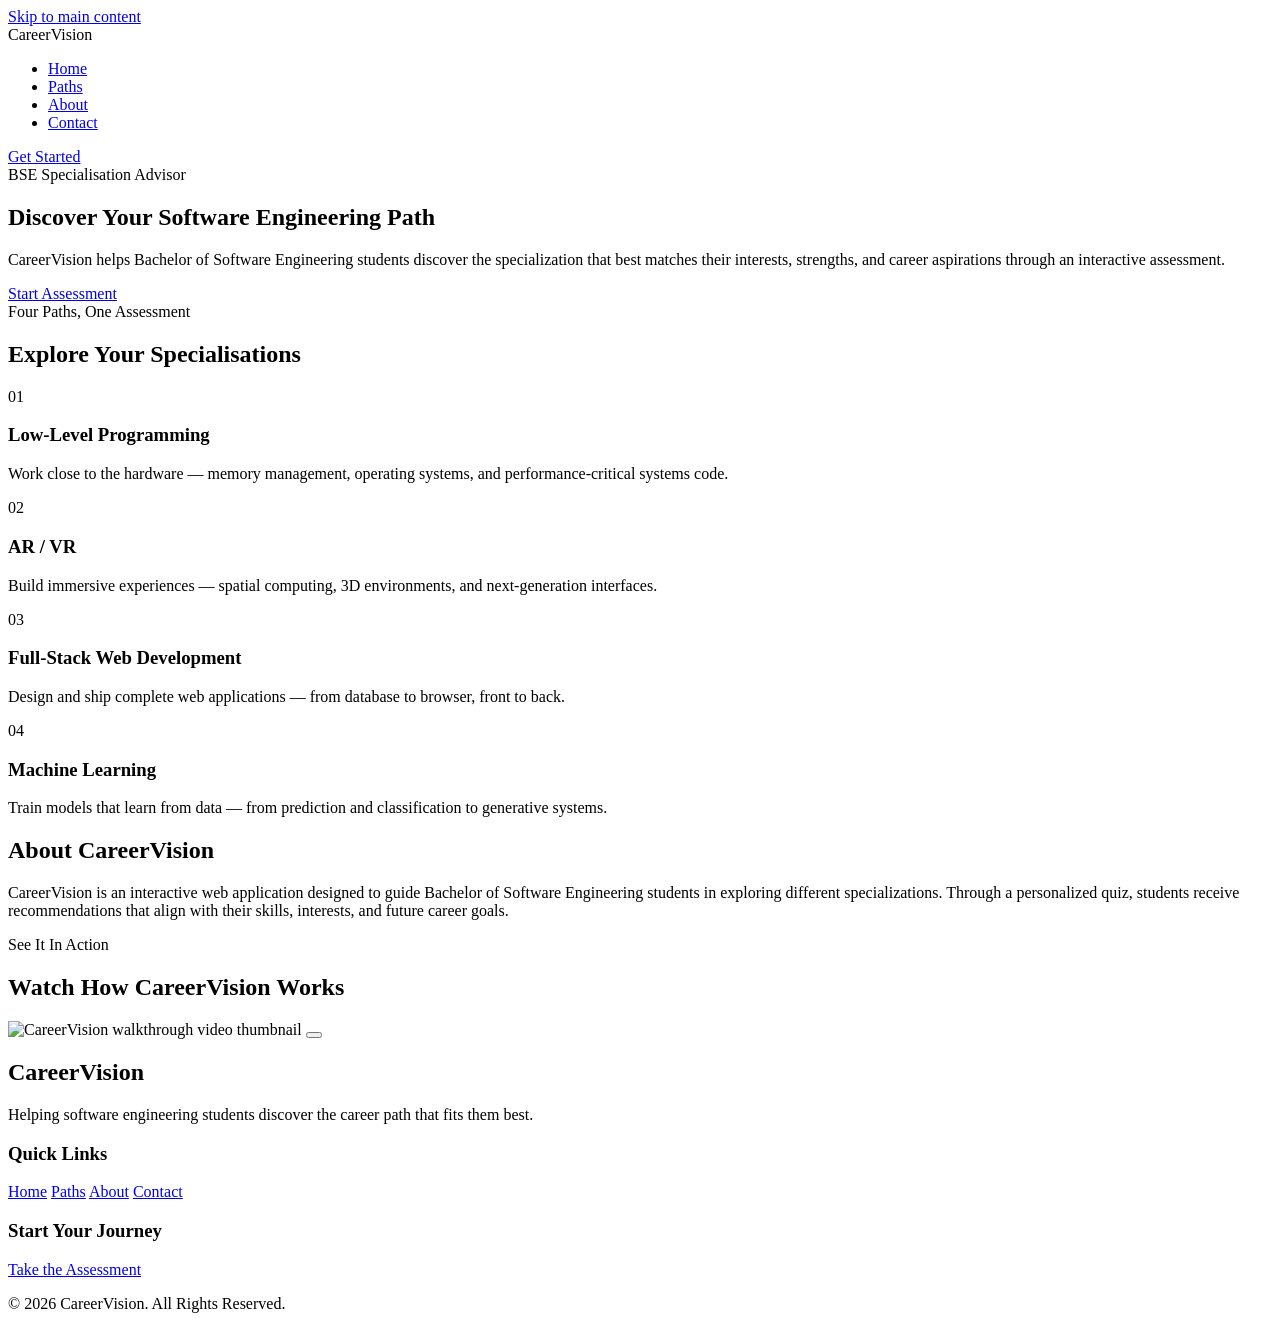
==== index.html @ 37dbf302 "Initial CareerVision project" ====
<!DOCTYPE html>
<html lang="en">

<head>

    <meta charset="UTF-8">
    <meta name="viewport" content="width=device-width, initial-scale=1.0">
    <meta name="description" content="CareerVision helps Bachelor of Software Engineering students discover the right specialization through an interactive assessment.">

    <!-- Google Fonts: Quicksand (headings), Inter (body), JetBrains Mono (labels) -->
    <link rel="preconnect" href="https://fonts.googleapis.com">
    <link rel="preconnect" href="https://fonts.gstatic.com" crossorigin>
    <link href="https://fonts.googleapis.com/css2?family=Quicksand:wght@500;700&family=Inter:wght@400;500;600&family=JetBrains+Mono:wght@500&display=swap" rel="stylesheet">

    <!-- Phosphor Icons -->
    <link
        rel="stylesheet"
        type="text/css"
        href="https://cdn.jsdelivr.net/npm/@phosphor-icons/web@2.1.1/src/regular/style.css"
    >

    <!-- CSS Files -->
    <link href="css/variables.css" rel="stylesheet">
    <link href="css/home.css" rel="stylesheet">
    <link href="css/bg-hover.css" rel="stylesheet">

    <title>CareerVision | Discover Your Software Engineering Path</title>

</head>

<body>

    <!-- Skip link: lets keyboard/screen-reader users jump past the nav -->
    <a href="#main-content" class="skip-link">Skip to main content</a>

    <!-- Header -->
    <header class="navbar">

        <div class="logo">
            CareerVision
        </div>

        <nav aria-label="Main navigation">

            <ul>
                <li><a href="#hero" data-bg="Images/nav-home.jpg">Home</a></li>
                <li><a href="#features" data-bg="Images/nav-paths.jpg">Paths</a></li>
                <li><a href="#about" data-bg="Images/nav-about.jpg">About</a></li>
                <li><a href="contact.html" data-bg="Images/nav-contact.jpg">Contact</a></li>
            </ul>

        </nav>

        <a href="register.html" class="cta-button">
            Get Started
        </a>

    </header>


    <main id="main-content">

        <!-- Hero Section -->
        <section id="hero" class="hero">

            <span class="eyebrow">BSE Specialisation Advisor</span>

            <h1>
                Discover Your Software Engineering Path
            </h1>

            <p>
                CareerVision helps Bachelor of Software Engineering students discover
                the specialization that best matches their interests, strengths,
                and career aspirations through an interactive assessment.
            </p>

            <a href="register.html" class="primary-btn">
                Start Assessment
            </a>

        </section>


        <!-- Paths Section: the 4 specializations -->
        <section id="features" class="features">

            <div class="section-heading">
                <span class="eyebrow">Four Paths, One Assessment</span>
                <h2>Explore Your Specialisations</h2>
            </div>

            <div class="feature-container">

                <div class="feature-card" data-bg-video="Video/path-lowlevel.mp4">
                    <span class="marker-number">01</span>
                    <i class="ph ph-cpu marker-icon"></i>
                    <h3>Low-Level Programming</h3>
                    <p>
                        Work close to the hardware — memory management,
                        operating systems, and performance-critical systems code.
                    </p>
                </div>

                <div class="feature-card" data-bg-video="Video/path-arvr.mp4">
                    <span class="marker-number">02</span>
                    <i class="ph ph-vr-cardboard marker-icon"></i>
                    <h3>AR / VR</h3>
                    <p>
                        Build immersive experiences — spatial computing,
                        3D environments, and next-generation interfaces.
                    </p>
                </div>

                <div class="feature-card" data-bg-video="Video/path-fullstack.mp4">
                    <span class="marker-number">03</span>
                    <i class="ph ph-browsers marker-icon"></i>
                    <h3>Full-Stack Web Development</h3>
                    <p>
                        Design and ship complete web applications —
                        from database to browser, front to back.
                    </p>
                </div>

                <div class="feature-card" data-bg-video="Video/path-ml.mp4">
                    <span class="marker-number">04</span>
                    <i class="ph ph-brain marker-icon"></i>
                    <h3>Machine Learning</h3>
                    <p>
                        Train models that learn from data — from
                        prediction and classification to generative systems.
                    </p>
                </div>

            </div>

        </section>


        <!-- About Section -->
        <section id="about" class="about">

            <h2>
                About CareerVision
            </h2>

            <p>
                CareerVision is an interactive web application designed to guide
                Bachelor of Software Engineering students in exploring different
                specializations. Through a personalized quiz, students receive
                recommendations that align with their skills, interests, and future
                career goals.
            </p>

        </section>


        <!-- Video Section: replaces the old registration form spot -->
        <section id="video" class="video-section">

            <div class="section-heading">
                <span class="eyebrow">See It In Action</span>
                <h2>Watch How CareerVision Works</h2>
            </div>

            <!-- PLACEHOLDER: swap YOUR_VIDEO_ID_HERE for a real YouTube video ID
                 (the part after "v=" in a youtube.com/watch?v=... URL). The
                 thumbnail loads instantly and free; the actual video/iframe
                 only loads once the person clicks play. -->
            <div
                class="video-wrapper"
                data-video-id="YOUR_VIDEO_ID_HERE"
            >
                <img
                    class="video-thumbnail"
                    src="https://img.youtube.com/vi/YOUR_VIDEO_ID_HERE/hqdefault.jpg"
                    alt="CareerVision walkthrough video thumbnail"
                    loading="lazy"
                >

                <button type="button" class="video-play-btn" aria-label="Play video">
                    <i class="ph-fill ph-play"></i>
                </button>
            </div>

        </section>


    </main>



    <!-- Footer -->
    <footer class="footer">

        <div class="footer-content">

            <div class="footer-brand">

                <h2>CareerVision</h2>

                <p>
                    Helping software engineering students
                    discover the career path that fits them best.
                </p>

            </div>


            <div class="footer-links">

                <h3>Quick Links</h3>

                <a href="#hero">Home</a>
                <a href="#features">Paths</a>
                <a href="#about">About</a>
                <a href="contact.html">Contact</a>

            </div>


            <div class="footer-links">

                <h3>Start Your Journey</h3>

                <a href="register.html">
                    Take the Assessment
                </a>

            </div>

        </div>


        <div class="footer-bottom">

            <p>
                &copy; 2026 CareerVision. All Rights Reserved.
            </p>

        </div>

    </footer>


    <!-- JS Files -->
    <script src="js/bg-hover.js" defer></script>
    <script src="js/path-video-bg.js" defer></script>
    <script src="js/video.js" defer></script>

</body>

</html>
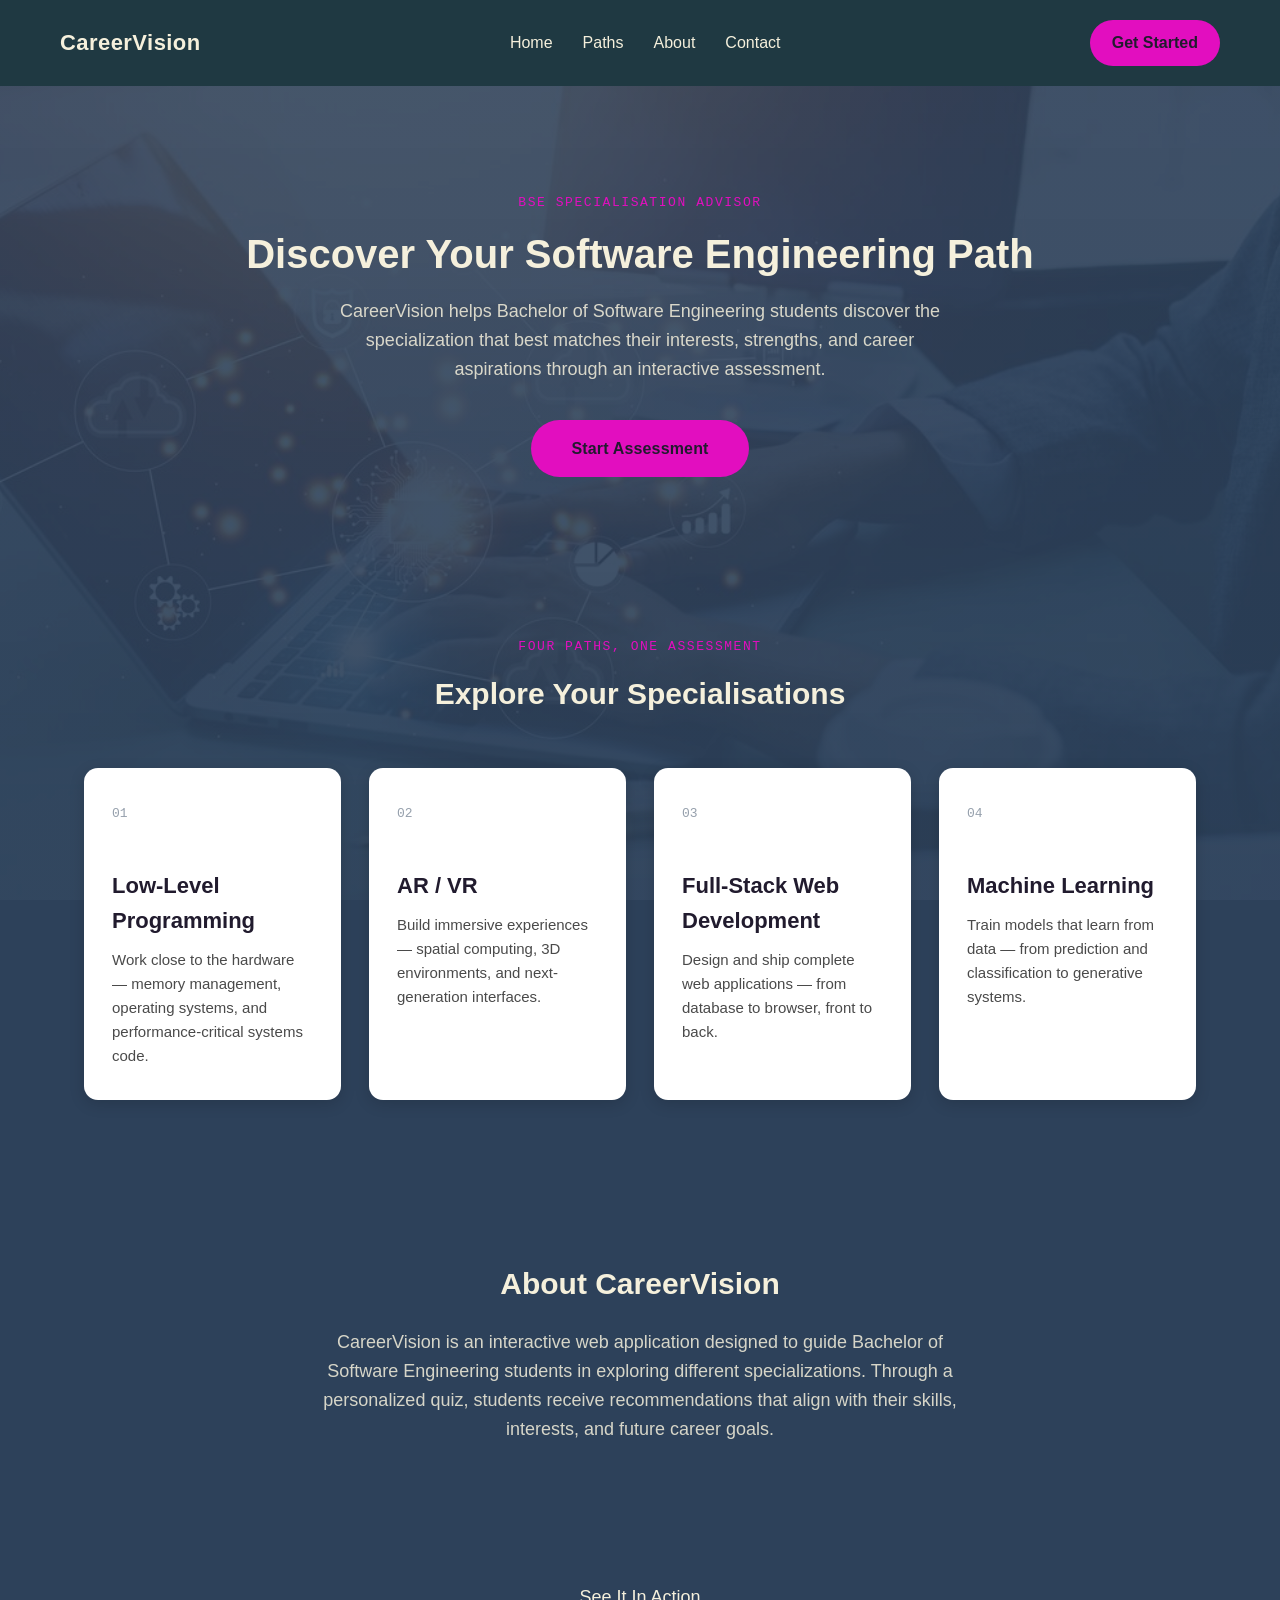
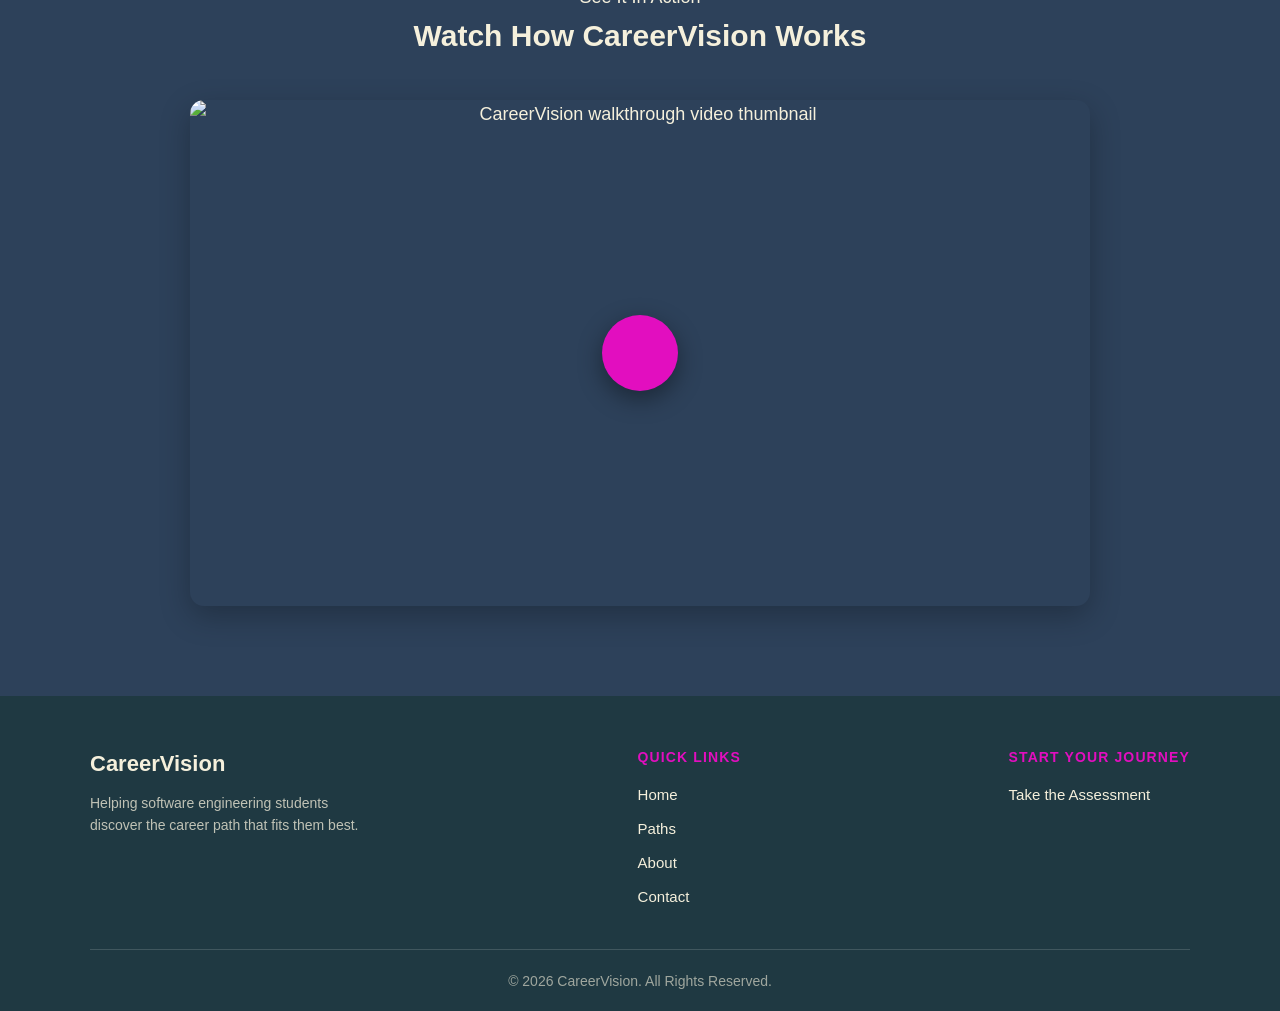
==== commit 4bfb41c3: "Updated the about us video" ====
--- a/index.html
+++ b/index.html
@@ -169,11 +169,11 @@
                  only loads once the person clicks play. -->
             <div
                 class="video-wrapper"
-                data-video-id="YOUR_VIDEO_ID_HERE"
+                data-video-id="LubOqj1lFLM"
             >
                 <img
                     class="video-thumbnail"
-                    src="https://img.youtube.com/vi/YOUR_VIDEO_ID_HERE/hqdefault.jpg"
+                    src="https://img.youtube.com/vi/LubOqj1lFLM/hqdefault.jpg"
                     alt="CareerVision walkthrough video thumbnail"
                     loading="lazy"
                 >
--- a/css/variables.css
+++ b/css/variables.css
@@ -0,0 +1,26 @@
+:root {
+
+    /* ============ COLOR ============ */
+    --color-primary: #2d415a;        /* deep forest green — brand / backgrounds */
+    --color-primary-dark: #1f3942;   /* darker shade for depth, borders, shadows */
+    --color-accent: #e20ebf;         /* lime — CTAs, hover states, highlights */
+    --color-text-light: #F5F0DC;     /* beige (resolved to hex for consistency) */
+    --color-surface: #FFFFFF;        /* card / form backgrounds */
+    --color-ink: #211b2e;            /* dark text used on light surfaces */
+
+    /* ============ TYPE ============ */
+    --font-display: 'Quicksand', sans-serif;   /* headings only */
+    --font-main: 'Inter', sans-serif;          /* body copy */
+    --font-mono: 'JetBrains Mono', monospace;  /* labels, step numbers, eyebrows */
+
+    /* FIX: previous scale had a missing semicolon (which silently broke
+       --text-body) and a duplicate --text-h2 declaration (20px / 30px
+       conflict). Corrected to a clean, ascending scale below. */
+    --text-h1: 40px;
+    --text-h2: 30px;
+    --text-h3: 22px;
+    --text-body: 18px;
+    --text-button: 16px;
+    --text-label: 13px;
+
+}
--- a/css/home.css
+++ b/css/home.css
@@ -0,0 +1,830 @@
+/* =========================================
+   CSS RESET
+========================================= */
+
+*{
+    margin: 0;
+    padding: 0;
+    box-sizing: border-box;
+}
+
+
+/* =========================================
+   BODY
+========================================= */
+
+body{
+    font-family: var(--font-main);
+    font-size: var(--text-body);
+    color: var(--color-text-light);
+    background-color: var(--color-primary);
+    line-height: 1.6;
+}
+
+h1, h2, h3{
+    font-family: var(--font-display);
+    font-weight: 700;
+}
+
+
+/* =========================================
+   SKIP LINK (accessibility)
+========================================= */
+
+.skip-link{
+    position: absolute;
+    top: -50px;
+    left: 10px;
+    background: var(--color-accent);
+    color: var(--color-ink);
+    padding: 10px 16px;
+    border-radius: 6px;
+    z-index: 100;
+    text-decoration: none;
+    font-weight: 600;
+    transition: top .2s ease;
+}
+
+.skip-link:focus{
+    top: 10px;
+}
+
+
+/* =========================================
+   HEADER
+========================================= */
+
+header{
+    display: flex;
+    justify-content: space-between;
+    align-items: center;
+    flex-wrap: wrap;
+    gap: 15px;
+
+    padding: 20px 60px;
+
+    background-color: var(--color-primary-dark);
+}
+
+.logo{
+    color: var(--color-text-light);
+    font-family: var(--font-display);
+    font-size: var(--text-h3);
+    font-weight: 700;
+    letter-spacing: .02em;
+}
+
+nav ul{
+    display: flex;
+    list-style: none;
+    gap: 30px;
+    flex-wrap: wrap;
+}
+
+nav a{
+    text-decoration: none;
+    color: var(--color-text-light);
+    font-size: var(--text-button);
+    position: relative;
+    padding-bottom: 4px;
+    transition: color .25s ease;
+}
+
+nav a::after{
+    content: "";
+    position: absolute;
+    left: 0;
+    bottom: 0;
+    width: 0%;
+    height: 2px;
+    background-color: var(--color-accent);
+    transition: width .25s ease;
+}
+
+nav a:hover{
+    color: var(--color-accent);
+}
+
+nav a:hover::after{
+    width: 100%;
+}
+
+.cta-button{
+    display: inline-block;
+    background-color: var(--color-accent);
+    color: var(--color-ink);
+    padding: 10px 22px;
+    border-radius: 999px;
+    text-decoration: none;
+    font-size: var(--text-button);
+    font-weight: 700;
+    transition: transform .25s ease, box-shadow .25s ease;
+    white-space: nowrap;
+}
+
+.cta-button:hover{
+    transform: translateY(-2px);
+    box-shadow: 0 6px 18px rgba(201, 226, 14, .35);
+}
+
+
+/* =========================================
+   MAIN
+========================================= */
+
+main{
+    width: 90%;
+    max-width: 1200px;
+    margin: auto;
+}
+
+
+/* =========================================
+   HERO SECTION
+========================================= */
+
+main section.hero{
+    text-align: center;
+    padding: 100px 20px 90px;
+}
+
+main section.hero .eyebrow{
+    display: inline-block;
+    font-family: var(--font-mono);
+    font-size: var(--text-label);
+    letter-spacing: .12em;
+    text-transform: uppercase;
+    color: var(--color-accent);
+    margin-bottom: 18px;
+}
+
+main section.hero h1{
+    font-size: var(--text-h1);
+    line-height: 1.15;
+    margin-bottom: 20px;
+}
+
+main section.hero p{
+    max-width: 620px;
+    font-size: var(--text-body);
+    margin: 0 auto 36px auto;
+    color: rgba(245, 240, 220, .85);
+}
+
+.primary-btn{
+    display: inline-block;
+    background-color: var(--color-accent);
+    color: var(--color-ink);
+    padding: 16px 40px;
+    border-radius: 999px;
+    text-decoration: none;
+    font-size: var(--text-button);
+    font-weight: 700;
+    letter-spacing: .01em;
+    transition: transform .25s ease, box-shadow .25s ease;
+}
+
+.primary-btn:hover{
+    transform: translateY(-3px);
+    box-shadow: 0 10px 25px rgba(201, 226, 14, .4);
+}
+
+
+/* =========================================
+   PATHS SECTION (the 4 specializations)
+   Signature element: waypoint markers on a trail —
+   numbered because these ARE 4 concrete, ordered options.
+========================================= */
+
+main section.features{
+    padding: 70px 20px 90px;
+    text-align: center;
+}
+
+main section.features .section-heading{
+    margin-bottom: 50px;
+}
+
+main section.features .eyebrow{
+    display: block;
+    font-family: var(--font-mono);
+    font-size: var(--text-label);
+    letter-spacing: .12em;
+    text-transform: uppercase;
+    color: var(--color-accent);
+    margin-bottom: 12px;
+}
+
+main section.features h2{
+    font-size: var(--text-h2);
+}
+
+.feature-container{
+    display: grid;
+    grid-template-columns: repeat(auto-fit, minmax(240px, 1fr));
+    gap: 28px;
+    position: relative;
+}
+
+.feature-card{
+    background-color: var(--color-surface);
+    color: var(--color-ink);
+    padding: 34px 26px 30px;
+    border-radius: 14px;
+    text-align: left;
+    position: relative;
+    border: 2px solid transparent;
+    box-shadow: 0 4px 15px rgba(0,0,0,.15);
+    transition: transform .3s ease, box-shadow .3s ease, border-color .3s ease;
+}
+
+.feature-card .marker-number{
+    font-family: var(--font-mono);
+    font-size: var(--text-label);
+    color: var(--color-primary);
+    opacity: .5;
+    display: block;
+    margin-bottom: 14px;
+}
+
+.feature-card .marker-icon{
+    font-size: 28px;
+    color: var(--color-primary);
+    margin-bottom: 14px;
+    display: inline-block;
+    transition: color .3s ease, transform .3s ease;
+}
+
+.feature-card h3{
+    font-size: var(--text-h3);
+    margin-bottom: 10px;
+}
+
+.feature-card p{
+    font-size: 15px;
+    color: #4a4a4a;
+}
+
+/* Hover interaction: lift, accent border, icon + number emphasize */
+.feature-card:hover{
+    transform: translateY(-8px);
+    box-shadow: 0 16px 32px rgba(0,0,0,.25);
+    border-color: var(--color-accent);
+}
+
+.feature-card:hover .marker-icon{
+    transform: scale(1.1);
+}
+
+.feature-card:hover .marker-number{
+    opacity: 1;
+}
+
+
+/* =========================================
+   ABOUT SECTION
+========================================= */
+
+main section#about{
+    padding: 70px 20px;
+    text-align: center;
+}
+
+main section#about h2{
+    margin-bottom: 20px;
+    font-size: var(--text-h2);
+}
+
+main section#about p{
+    max-width: 680px;
+    margin: 0 auto;
+    color: rgba(245, 240, 220, .85);
+}
+
+
+/* =========================================
+   REGISTRATION SECTION
+========================================= */
+
+main section#registration{
+    width: 70%;
+    margin: 70px auto;
+    background-color: var(--color-surface);
+    color: var(--color-ink);
+    padding: 44px;
+    border-radius: 16px;
+    box-shadow: 0 10px 30px rgba(0,0,0,.25);
+}
+
+main section#registration h2{
+    text-align: center;
+    margin-bottom: 10px;
+    font-size: var(--text-h2);
+}
+
+main section#registration p{
+    text-align: center;
+    margin-bottom: 30px;
+    color: #555;
+}
+
+
+/* =========================================
+   FORM
+========================================= */
+
+.form-group{
+    margin-bottom: 20px;
+}
+
+.form-group label{
+    display: block;
+    margin-bottom: 8px;
+    font-weight: 600;
+    font-size: 15px;
+}
+
+/* Wraps the icon + input together so the icon sits inside the field */
+.input-wrapper{
+    position: relative;
+    display: flex;
+    align-items: center;
+}
+
+.input-wrapper i{
+    position: absolute;
+    left: 14px;
+    font-size: 18px;
+    color: #aaa;
+    pointer-events: none;
+    transition: color .25s ease;
+}
+
+.input-wrapper input{
+    width: 100%;
+    padding: 12px 14px 12px 42px; /* left padding makes room for the icon */
+    border: 2px solid #ddd;
+    border-radius: 10px;
+    font-size: 16px;
+    font-family: var(--font-main);
+    outline: none;
+    transition: border-color .25s ease, box-shadow .25s ease;
+}
+
+.input-wrapper input:focus{
+    border-color: var(--color-primary);
+    box-shadow: 0 0 0 3px rgba(45, 90, 74, .15);
+}
+
+.input-wrapper input:focus + i{
+    color: var(--color-primary);
+}
+
+.input-wrapper input.is-invalid{
+    border-color: #d64545;
+}
+
+/* NEW: positive confirmation state — spec requires both states,
+   not just the error one. Green border tells the user a field
+   is correctly filled in before they've submitted anything. */
+.input-wrapper input.is-valid{
+    border-color: #2f9e5c;
+}
+
+.input-wrapper input.is-valid + i{
+    color: #2f9e5c;
+}
+
+.form-group .error-message{
+    display: none;
+    color: #d64545;
+    font-size: 0.85rem;
+    margin-top: 6px;
+}
+
+
+/* =========================================
+   STEP INDICATOR (Register → Quiz → Results)
+========================================= */
+
+.step-indicator{
+    display: flex;
+    align-items: center;
+    justify-content: center;
+    list-style: none;
+    margin-bottom: 30px;
+}
+
+.step{
+    display: flex;
+    flex-direction: column;
+    align-items: center;
+    gap: 6px;
+}
+
+.step-dot{
+    width: 30px;
+    height: 30px;
+    border-radius: 50%;
+    display: flex;
+    align-items: center;
+    justify-content: center;
+    background-color: #eee;
+    color: #999;
+    font-family: var(--font-mono);
+    font-size: 13px;
+    font-weight: 600;
+    transition: background-color .25s ease, color .25s ease;
+}
+
+.step.active .step-dot{
+    background-color: var(--color-primary);
+    color: var(--color-text-light);
+}
+
+.step-label{
+    font-size: 11px;
+    text-transform: uppercase;
+    letter-spacing: .06em;
+    color: #999;
+}
+
+.step.active .step-label{
+    color: var(--color-primary);
+    font-weight: 600;
+}
+
+.step-connector{
+    width: 40px;
+    height: 2px;
+    background-color: #eee;
+    margin: 0 8px;
+    margin-bottom: 20px;
+}
+
+
+/* =========================================
+   BUTTON
+========================================= */
+
+button{
+    width: 100%;
+    padding: 16px;
+    background-color: var(--color-primary);
+    color: var(--color-text-light);
+    border: none;
+    border-radius: 10px;
+    font-size: var(--text-button);
+    font-weight: 700;
+    cursor: pointer;
+    transition: background-color .25s ease, transform .2s ease;
+}
+
+button:hover{
+    background-color: var(--color-accent);
+    color: var(--color-ink);
+    transform: translateY(-2px);
+}
+
+
+/* =========================================
+   QUIZ SECTION (Stage 3, Step B)
+========================================= */
+
+main section.quiz{
+    width: 70%;
+    margin: 70px auto;
+}
+
+.quiz-card{
+    background-color: var(--color-surface);
+    color: var(--color-ink);
+    padding: 40px;
+    border-radius: 16px;
+    box-shadow: 0 10px 30px rgba(0,0,0,.25);
+}
+
+.quiz-meta{
+    display: flex;
+    justify-content: space-between;
+    align-items: center;
+    font-family: var(--font-mono);
+    font-size: var(--text-label);
+    color: #555;
+    margin-bottom: 12px;
+}
+
+.quiz-timer{
+    font-weight: 700;
+    color: var(--color-primary);
+    transition: color .3s ease;
+}
+
+.quiz-timer.low-time{
+    color: #d64545;
+}
+
+.progress-bar{
+    width: 100%;
+    height: 8px;
+    background-color: #eee;
+    border-radius: 999px;
+    overflow: hidden;
+    margin-bottom: 30px;
+}
+
+.progress-fill{
+    height: 100%;
+    background-color: var(--color-accent);
+    width: 0%;
+    transition: width .4s ease;
+}
+
+.quiz-card h3{
+    font-size: var(--text-h3);
+    margin-bottom: 24px;
+}
+
+.quiz-options{
+    display: flex;
+    flex-direction: column;
+    gap: 14px;
+}
+
+.quiz-option{
+    width: 100%;
+    text-align: left;
+    padding: 16px 20px;
+    border: 2px solid #ddd;
+    border-radius: 10px;
+    background-color: #fff;
+    font-family: var(--font-main);
+    font-size: 16px;
+    cursor: pointer;
+    transition: border-color .25s ease, background-color .25s ease, transform .2s ease;
+}
+
+.quiz-option:hover:not(:disabled){
+    border-color: var(--color-primary);
+    transform: translateX(4px);
+}
+
+.quiz-option.selected{
+    border-color: var(--color-accent);
+    background-color: rgba(201, 226, 14, .15);
+    font-weight: 600;
+}
+
+.quiz-option:disabled{
+    cursor: default;
+    opacity: .6;
+}
+
+.quiz-results{
+    background-color: var(--color-surface);
+    color: var(--color-ink);
+    padding: 40px;
+    border-radius: 16px;
+    box-shadow: 0 10px 30px rgba(0,0,0,.25);
+    text-align: center;
+}
+
+.quiz-results h3{
+    font-size: var(--text-h3);
+    margin-bottom: 20px;
+}
+
+#results-canvas{
+    max-width: 100%;
+    border-radius: 10px;
+}
+
+
+/* =========================================
+   VIDEO SECTION (replaces old registration spot)
+========================================= */
+
+main section.video-section{
+    padding: 70px 20px 90px;
+    text-align: center;
+}
+
+main section.video-section .section-heading{
+    margin-bottom: 40px;
+}
+
+main section.video-section h2{
+    font-size: var(--text-h2);
+}
+
+.video-wrapper{
+    position: relative;
+    width: 100%;
+    max-width: 900px;
+    margin: 0 auto;
+    aspect-ratio: 16 / 9;
+    border-radius: 14px;
+    overflow: hidden;
+    box-shadow: 0 10px 30px rgba(0,0,0,.25);
+}
+
+.video-wrapper iframe{
+    position: absolute;
+    top: 0;
+    left: 0;
+    width: 100%;
+    height: 100%;
+    border: 0;
+}
+
+.video-thumbnail{
+    position: absolute;
+    top: 0;
+    left: 0;
+    width: 100%;
+    height: 100%;
+    object-fit: cover;
+}
+
+.video-play-btn{
+    position: absolute;
+    top: 50%;
+    left: 50%;
+    transform: translate(-50%, -50%);
+    width: 76px;
+    height: 76px;
+    border-radius: 50%;
+    border: none;
+    background-color: var(--color-accent);
+    color: var(--color-ink);
+    display: flex;
+    align-items: center;
+    justify-content: center;
+    font-size: 30px;
+    cursor: pointer;
+    box-shadow: 0 8px 24px rgba(0,0,0,.4);
+    transition: transform .25s ease, box-shadow .25s ease;
+}
+
+.video-play-btn:hover{
+    transform: translate(-50%, -50%) scale(1.1);
+    box-shadow: 0 12px 30px rgba(0,0,0,.5);
+}
+
+
+/* =========================================
+   CONTACT SECTION
+========================================= */
+
+main section.contact{
+    padding: 70px 20px 90px;
+    text-align: center;
+}
+
+main section.contact h2{
+    font-size: var(--text-h2);
+    margin-bottom: 15px;
+}
+
+main section.contact p{
+    max-width: 600px;
+    margin: 0 auto;
+    color: rgba(245, 240, 220, .85);
+}
+
+
+/* =========================================
+   FOOTER
+   (matches contact.css's layout: brand + link columns)
+========================================= */
+
+.footer{
+    background-color: var(--color-primary-dark);
+    color: var(--color-text-light);
+    padding: 50px 40px 20px;
+}
+
+.footer-content{
+    display: flex;
+    justify-content: space-between;
+    flex-wrap: wrap;
+    gap: 40px;
+    max-width: 1100px;
+    margin: 0 auto;
+}
+
+.footer-brand h2{
+    font-size: var(--text-h3);
+    margin-bottom: 10px;
+}
+
+.footer-brand p{
+    max-width: 280px;
+    color: rgba(245, 240, 220, .75);
+    font-size: 14px;
+}
+
+.footer-links{
+    display: flex;
+    flex-direction: column;
+}
+
+.footer-links h3{
+    font-size: 14px;
+    text-transform: uppercase;
+    letter-spacing: .08em;
+    color: var(--color-accent);
+    margin-bottom: 14px;
+}
+
+.footer-links a{
+    color: var(--color-text-light);
+    text-decoration: none;
+    font-size: 15px;
+    margin-bottom: 10px;
+    transition: color .25s ease;
+}
+
+.footer-links a:hover{
+    color: var(--color-accent);
+}
+
+.footer-bottom{
+    max-width: 1100px;
+    margin: 30px auto 0;
+    padding-top: 20px;
+    border-top: 1px solid rgba(255,255,255,.15);
+    text-align: center;
+    font-size: 14px;
+    color: rgba(245, 240, 220, .6);
+}
+
+
+/* =========================================
+   RESPONSIVE BREAKPOINTS
+========================================= */
+
+@media (max-width: 768px){
+
+    header{
+        padding: 20px 25px;
+        justify-content: center;
+        text-align: center;
+    }
+
+    nav ul{
+        gap: 15px;
+        justify-content: center;
+    }
+
+    main{
+        width: 95%;
+    }
+
+    main section.hero{
+        padding: 60px 15px;
+    }
+
+    main section#registration{
+        width: 100%;
+        padding: 28px 22px;
+    }
+
+    main section.quiz{
+        width: 100%;
+    }
+
+    .quiz-card,
+    .quiz-results{
+        padding: 26px 20px;
+    }
+
+    .footer-content{
+        flex-direction: column;
+        text-align: center;
+    }
+
+    .footer-links{
+        align-items: center;
+    }
+}
+
+@media (max-width: 480px){
+
+    main section.hero h1{
+        font-size: 1.8rem;
+    }
+
+    .primary-btn,
+    .cta-button{
+        width: 100%;
+        text-align: center;
+    }
+}
+
+/* Respect reduced-motion preferences */
+@media (prefers-reduced-motion: reduce){
+    *{
+        transition: none !important;
+    }
+}
--- a/css/bg-hover.css
+++ b/css/bg-hover.css
@@ -0,0 +1,62 @@
+/* =========================================================
+   BG-HOVER.CSS
+   =========================================================
+   A shared, reusable component: two full-viewport background
+   layers stacked behind everything, crossfaded via JS when
+   the user hovers an element with a [data-bg] attribute.
+   Include this + bg-hover.js on every page that should react.
+========================================================= */
+
+.bg-hover-layer{
+    position: fixed;
+    top: 0;
+    left: 0;
+    width: 100%;
+    height: 100%;
+    background-size: cover;
+    background-position: center;
+    z-index: -3;
+    opacity: 0;
+    transition: opacity .6s ease;
+}
+
+.bg-hover-layer.active{
+    opacity: 1;
+}
+
+/* Video layer for the path cards: sits above the image layers
+   but below the dark overlay. Wired up by js/path-video-bg.js —
+   only used on index.html. */
+.path-bg-video{
+    position: fixed;
+    top: 0;
+    left: 0;
+    width: 100%;
+    height: 100%;
+    object-fit: cover;
+    z-index: -2;
+    opacity: 0;
+    transition: opacity .5s ease;
+}
+
+.path-bg-video.active{
+    opacity: 1;
+}
+
+/* Dark overlay on top of whichever image/video is showing, so body
+   text stays readable regardless of what's behind it. Uses
+   color-mix() to derive translucent versions of --color-primary
+   at runtime, so changing that one variable updates this too —
+   no more hardcoded RGB values to keep in sync by hand. */
+.bg-hover-overlay{
+    position: fixed;
+    top: 0;
+    left: 0;
+    width: 100%;
+    height: 100%;
+    background: linear-gradient(
+        color-mix(in srgb, var(--color-primary) 88%, transparent),
+        color-mix(in srgb, var(--color-primary) 93%, transparent)
+    );
+    z-index: -1;
+}
